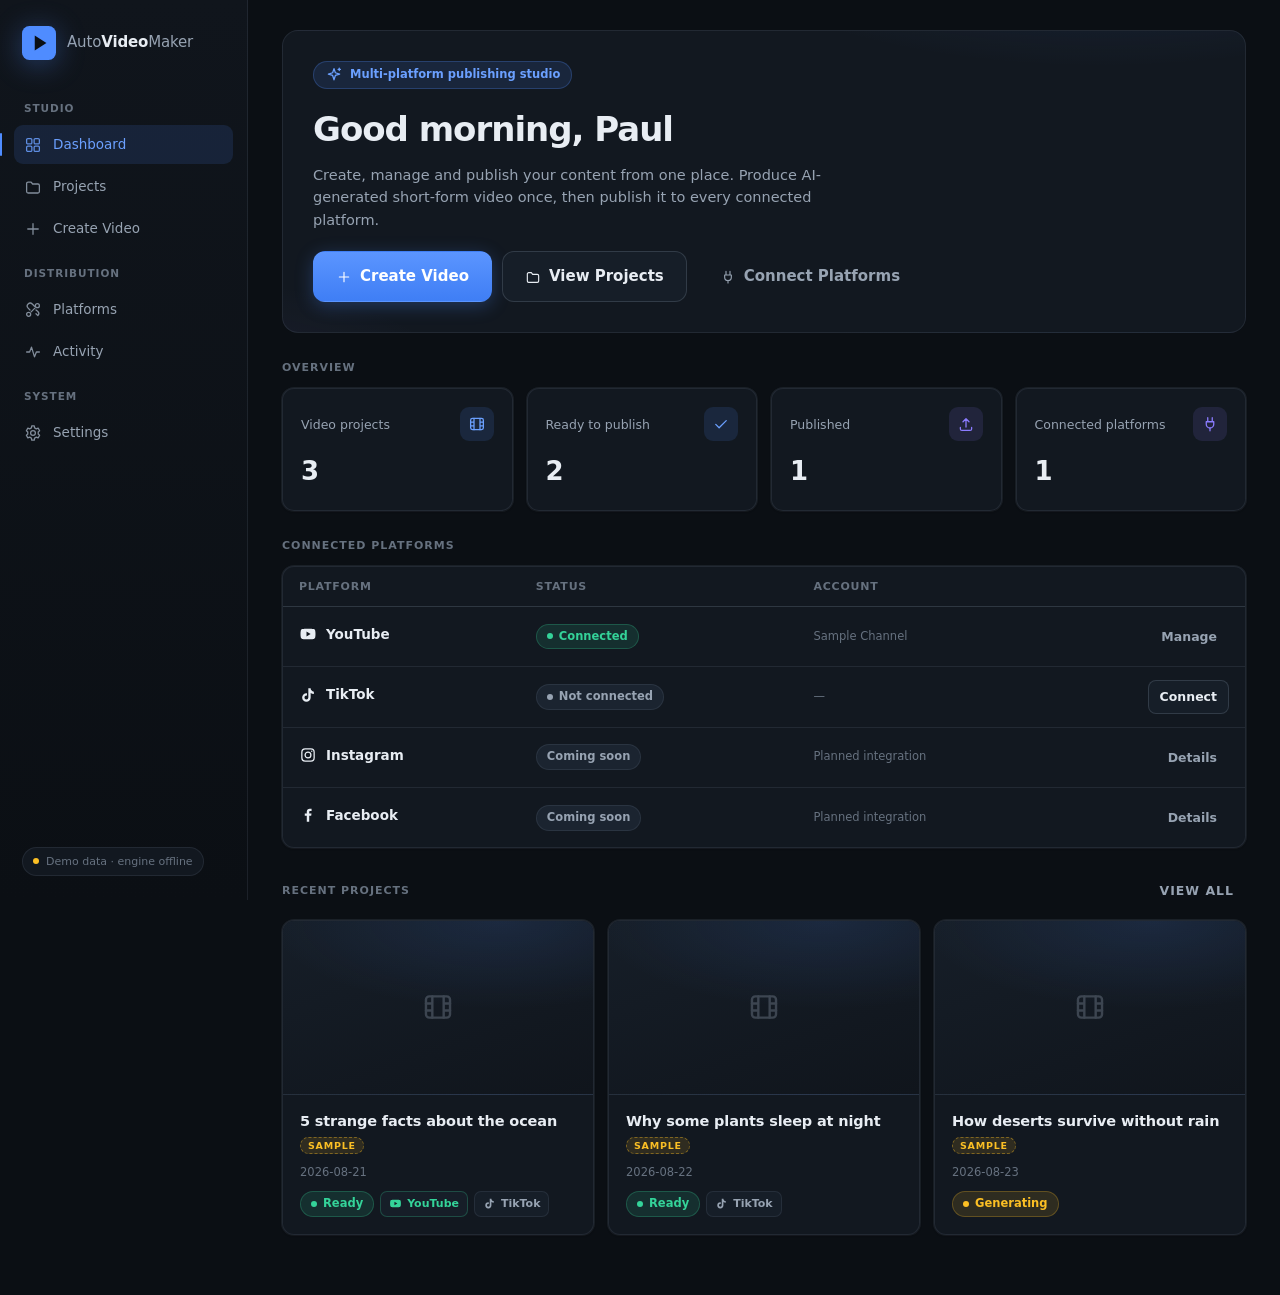
==== webapp/index.html @ 39d33dbc "Steps 1-5J: platform connection layer, premium multi-platform web UI, TikTok publish bridge, and fir" ====
<!DOCTYPE html>
<html lang="en">
<head>
  <meta charset="UTF-8">
  <meta name="viewport" content="width=device-width, initial-scale=1.0">
  <title>Auto Video Maker — Create once. Publish everywhere.</title>
  <meta name="description" content="Auto Video Maker is a multi-platform AI video creation and publishing studio. Create once, publish everywhere.">
  <link rel="icon" href="data:image/svg+xml,%3Csvg xmlns='http://www.w3.org/2000/svg' viewBox='0 0 32 32'%3E%3Crect width='32' height='32' rx='7' fill='%234f8cff'/%3E%3Cpath d='M11 22V10l10 6z' fill='%230b0f14'/%3E%3C/svg%3E">
  <link rel="stylesheet" href="assets/css/base.css">
  <link rel="stylesheet" href="assets/css/ui.css">
</head>
<body>
  <div id="app">
    <aside class="sidebar" id="sidebar">
      <a class="brand" href="#/" aria-label="Auto Video Maker home">
        <span class="brand-mark">
          <svg viewBox="0 0 32 32" aria-hidden="true"><rect width="32" height="32" rx="7" fill="currentColor"/><path d="M12 23V9l11 7z" fill="#0b0f14"/></svg>
        </span>
        <span class="brand-text">Auto<em>Video</em>Maker</span>
      </a>
      <nav class="nav" id="nav" aria-label="Primary"></nav>
      <div class="sidebar-foot">
        <span class="env-chip" id="env-chip" title="Data source for this session">checking engine…</span>
      </div>
    </aside>
    <main class="main" id="main">
      <div id="view" class="view"></div>
    </main>
  </div>

  <button class="nav-toggle" id="nav-toggle" aria-label="Toggle navigation">
    <svg viewBox="0 0 24 24" width="20" height="20" fill="none" stroke="currentColor" stroke-width="1.8" stroke-linecap="round"><path d="M4 7h16M4 12h16M4 17h16"/></svg>
  </button>

  <div id="modal-root"></div>
  <div id="toast-root" aria-live="polite"></div>

  <script src="assets/js/icons.js"></script>
  <script src="assets/js/demo-data.js"></script>
  <script src="assets/js/api.js"></script>
  <script src="assets/js/components.js"></script>
  <script src="assets/js/views/dashboard.js"></script>
  <script src="assets/js/views/create.js"></script>
  <script src="assets/js/views/projects.js"></script>
  <script src="assets/js/views/project-detail.js"></script>
  <script src="assets/js/views/platforms.js"></script>
  <script src="assets/js/views/activity.js"></script>
  <script src="assets/js/views/settings.js"></script>
  <script src="assets/js/app.js"></script>
</body>
</html>
---- webapp/assets/css/base.css ----
/* ============================================================
   AUTO VIDEO MAKER — design system foundations
   Dark, AI-native, premium. Dependency-free.
   ============================================================ */

:root {
  /* Surfaces */
  --bg: #0b0f14;
  --bg-elev: #10151c;
  --surface: #121820;
  --surface-2: #161e28;
  --surface-3: #1b2430;
  --border: rgba(148, 163, 184, 0.12);
  --border-strong: rgba(148, 163, 184, 0.22);

  /* Text */
  --text: #e8edf3;
  --text-muted: #97a3b2;
  --text-faint: #66717f;

  /* Brand */
  --accent: #4f8cff;
  --accent-hover: #6ba0ff;
  --accent-soft: rgba(79, 140, 255, 0.13);
  --accent-ring: rgba(79, 140, 255, 0.35);
  --violet: #8b7cff;
  --violet-soft: rgba(139, 124, 255, 0.12);

  /* Status */
  --success: #34d399;
  --success-soft: rgba(52, 211, 153, 0.12);
  --warn: #fbbf24;
  --warn-soft: rgba(251, 191, 36, 0.12);
  --danger: #f87171;
  --danger-soft: rgba(248, 113, 113, 0.12);

  /* Geometry */
  --radius-sm: 8px;
  --radius: 12px;
  --radius-lg: 16px;
  --sidebar-w: 248px;

  /* Depth */
  --shadow-1: 0 1px 2px rgba(0,0,0,.35), 0 0 0 1px var(--border);
  --shadow-2: 0 8px 24px rgba(0,0,0,.38), 0 0 0 1px var(--border);
  --shadow-pop: 0 16px 48px rgba(0,0,0,.5), 0 0 0 1px var(--border-strong);

  --font: "Inter", "SF Pro Display", "Segoe UI Variable", "Segoe UI",
          system-ui, -apple-system, sans-serif;
  --mono: "JetBrains Mono", "Cascadia Code", Consolas, monospace;
}

* { margin: 0; padding: 0; box-sizing: border-box; }

html { scroll-behavior: smooth; }

body {
  background: var(--bg);
  color: var(--text);
  font-family: var(--font);
  font-size: 14.5px;
  line-height: 1.55;
  -webkit-font-smoothing: antialiased;
  text-rendering: optimizeLegibility;
}

::selection { background: var(--accent-soft); color: var(--accent-hover); }

a { color: inherit; text-decoration: none; }
img, svg { display: block; }
button { font-family: inherit; }

::-webkit-scrollbar { width: 10px; height: 10px; }
::-webkit-scrollbar-thumb {
  background: rgba(148,163,184,.16);
  border-radius: 8px;
  border: 2px solid var(--bg);
}
::-webkit-scrollbar-track { background: transparent; }

:focus-visible {
  outline: 2px solid var(--accent-ring);
  outline-offset: 2px;
  border-radius: 4px;
}


/* ----- App frame -------------------------------------------------- */

#app {
  display: grid;
  grid-template-columns: var(--sidebar-w) 1fr;
  min-height: 100vh;
}

.sidebar {
  position: sticky;
  top: 0;
  height: 100vh;
  display: flex;
  flex-direction: column;
  gap: 20px;
  padding: 20px 14px;
  background: linear-gradient(180deg, var(--bg-elev), var(--bg));
  border-right: 1px solid var(--border);
  z-index: 40;
}

.brand {
  display: flex;
  align-items: center;
  gap: 11px;
  padding: 6px 8px;
  border-radius: var(--radius);
}
.brand-mark {
  width: 34px; height: 34px;
  color: var(--accent);
  filter: drop-shadow(0 4px 14px var(--accent-ring));
  flex: none;
}
.brand-mark svg { width: 100%; height: 100%; }
.brand-text {
  font-size: 15px;
  letter-spacing: -0.01em;
  font-weight: 500;
  color: var(--text-muted);
  white-space: nowrap;
}
.brand-text em { font-style: normal; color: var(--text); font-weight: 700; }

.nav { display: flex; flex-direction: column; gap: 3px; flex: 1; }
.nav-section {
  font-size: 10.5px;
  font-weight: 600;
  letter-spacing: .09em;
  text-transform: uppercase;
  color: var(--text-faint);
  padding: 14px 10px 6px;
}
.nav-item {
  display: flex;
  align-items: center;
  gap: 11px;
  padding: 9px 10px;
  border-radius: 9px;
  color: var(--text-muted);
  font-weight: 500;
  font-size: 13.5px;
  transition: background .15s ease, color .15s ease;
  position: relative;
}
.nav-item svg { width: 18px; height: 18px; flex: none; opacity: .85; }
.nav-item:hover { background: var(--surface-2); color: var(--text); }
.nav-item.active { background: var(--accent-soft); color: var(--accent-hover); }
.nav-item.active::before {
  content: "";
  position: absolute;
  left: -14px; top: 8px; bottom: 8px;
  width: 2px; border-radius: 2px;
  background: var(--accent);
}

.sidebar-foot { padding: 4px 8px; }
.env-chip {
  display: inline-flex;
  align-items: center;
  gap: 7px;
  font-size: 11px;
  color: var(--text-faint);
  background: var(--surface);
  border: 1px solid var(--border);
  padding: 5px 10px;
  border-radius: 999px;
  max-width: 100%;
  overflow: hidden;
  text-overflow: ellipsis;
  white-space: nowrap;
}
.env-chip::before {
  content: "";
  width: 6px; height: 6px; border-radius: 50%;
  background: var(--text-faint);
  flex: none;
}
.env-chip.live::before { background: var(--success); box-shadow: 0 0 8px var(--success); }
.env-chip.demo::before { background: var(--warn); }

.main { min-width: 0; display: flex; flex-direction: column; }
.view {
  padding: 30px 34px 60px;
  max-width: 1240px;
  width: 100%;
  margin: 0 auto;
  animation: view-in .28s ease both;
}
@keyframes view-in {
  from { opacity: 0; transform: translateY(6px); }
  to   { opacity: 1; transform: none; }
}

.nav-toggle {
  display: none;
  position: fixed;
  bottom: 18px; right: 18px;
  z-index: 60;
  width: 44px; height: 44px;
  border-radius: 50%;
  border: 1px solid var(--border-strong);
  background: var(--surface-2);
  color: var(--text);
  box-shadow: var(--shadow-pop);
  cursor: pointer;
  align-items: center;
  justify-content: center;
}

@media (max-width: 900px) {
  #app { grid-template-columns: 1fr; }
  .sidebar {
    position: fixed;
    inset: 0 auto 0 0;
    width: min(280px, 84vw);
    transform: translateX(-102%);
    transition: transform .22s ease;
    box-shadow: var(--shadow-pop);
  }
  .sidebar.open { transform: none; }
  .nav-toggle { display: flex; }
  .view { padding: 22px 18px 80px; }
}
---- webapp/assets/css/ui.css ----
/* ============================================================
   AUTO VIDEO MAKER — UI components & page styles
   ============================================================ */

/* ----- Page scaffolding ------------------------------------------- */

.page-head {
  display: flex;
  align-items: flex-end;
  justify-content: space-between;
  gap: 16px;
  margin-bottom: 26px;
}
.page-title { font-size: 24px; font-weight: 700; letter-spacing: -0.02em; }
.page-sub { color: var(--text-muted); margin-top: 4px; max-width: 62ch; }
.head-actions { display: flex; gap: 10px; flex: none; }

.section-label {
  font-size: 11px; font-weight: 600;
  letter-spacing: .09em; text-transform: uppercase;
  color: var(--text-faint);
  margin: 26px 0 12px;
}

/* ----- Buttons ----------------------------------------------------- */

.btn {
  display: inline-flex;
  align-items: center;
  justify-content: center;
  gap: 8px;
  padding: 9px 15px;
  border-radius: 9px;
  border: 1px solid var(--border-strong);
  background: var(--surface-2);
  color: var(--text);
  font-size: 13.5px;
  font-weight: 600;
  cursor: pointer;
  transition: background .15s ease, border-color .15s ease, transform .06s ease, box-shadow .15s ease;
  white-space: nowrap;
}
.btn svg { width: 16px; height: 16px; }
.btn:hover { background: var(--surface-3); }
.btn:active { transform: translateY(1px); }
.btn:disabled { opacity: .45; cursor: not-allowed; transform: none; }

.btn-primary {
  background: linear-gradient(180deg, #5b95ff, #3f7ef5);
  border-color: transparent;
  color: #fff;
  box-shadow: 0 4px 18px rgba(79, 140, 255, .28);
}
.btn-primary:hover { background: linear-gradient(180deg, #6ba0ff, #4f8cff); }

.btn-ghost { background: transparent; border-color: transparent; color: var(--text-muted); }
.btn-ghost:hover { background: var(--surface-2); color: var(--text); }
.btn-danger { color: var(--danger); border-color: rgba(248,113,113,.3); }
.btn-sm { padding: 6px 11px; font-size: 12.5px; border-radius: 8px; }
.btn-lg { padding: 13px 22px; font-size: 15px; border-radius: 12px; }
.btn-block { width: 100%; }

/* ----- Cards & grids ---------------------------------------------- */

.card {
  background: var(--surface);
  border: 1px solid var(--border);
  border-radius: var(--radius);
  box-shadow: var(--shadow-1);
}
.card-pad { padding: 20px; }
.card-hover { transition: transform .16s ease, border-color .16s ease, box-shadow .16s ease; }
.card-hover:hover {
  transform: translateY(-2px);
  border-color: var(--border-strong);
  box-shadow: var(--shadow-2);
}

.grid { display: grid; gap: 14px; }
.grid-2 { grid-template-columns: repeat(2, 1fr); }
.grid-3 { grid-template-columns: repeat(3, 1fr); }
.grid-4 { grid-template-columns: repeat(4, 1fr); }
@media (max-width: 1080px) { .grid-3, .grid-4 { grid-template-columns: repeat(2, 1fr); } }
@media (max-width: 640px)  { .grid-2, .grid-3, .grid-4 { grid-template-columns: 1fr; } }

/* ----- Stat tiles -------------------------------------------------- */

.stat-tile { padding: 18px; display: flex; flex-direction: column; gap: 10px; }
.stat-top { display: flex; align-items: center; justify-content: space-between; }
.stat-icon {
  width: 34px; height: 34px;
  display: flex; align-items: center; justify-content: center;
  border-radius: 9px;
  background: var(--accent-soft);
  color: var(--accent-hover);
}
.stat-icon.violet { background: var(--violet-soft); color: var(--violet); }
.stat-value { font-size: 26px; font-weight: 700; letter-spacing: -0.02em; }
.stat-label { font-size: 12.5px; color: var(--text-muted); }

/* ----- Badges / status pills --------------------------------------- */

.badge {
  display: inline-flex;
  align-items: center;
  gap: 6px;
  font-size: 11.5px;
  font-weight: 600;
  padding: 3px 10px;
  border-radius: 999px;
  background: var(--surface-3);
  color: var(--text-muted);
  border: 1px solid var(--border);
  white-space: nowrap;
}
.badge::before { content: ""; width: 6px; height: 6px; border-radius: 50%; background: currentColor; }
.badge.ok      { background: var(--success-soft); color: var(--success); border-color: rgba(52,211,153,.25); }
.badge.warn    { background: var(--warn-soft);    color: var(--warn);    border-color: rgba(251,191,36,.25); }
.badge.err     { background: var(--danger-soft);  color: var(--danger);  border-color: rgba(248,113,113,.25); }
.badge.info    { background: var(--accent-soft);  color: var(--accent-hover); border-color: rgba(79,140,255,.25); }
.badge.muted::before { display: none; }

.sample-tag {
  font-size: 9.5px; font-weight: 700; letter-spacing: .08em;
  text-transform: uppercase;
  padding: 2px 7px; border-radius: 999px;
  background: var(--warn-soft); color: var(--warn);
  border: 1px dashed rgba(251,191,36,.4);
}

/* ----- Platform cards ---------------------------------------------- */

.platform-card { display: flex; flex-direction: column; gap: 0; overflow: hidden; }
.pc-head {
  display: flex; align-items: center; gap: 13px;
  padding: 18px 20px 0;
}
.pc-glyph {
  width: 40px; height: 40px; flex: none;
  display: flex; align-items: center; justify-content: center;
  border-radius: 11px;
  background: var(--surface-3);
  border: 1px solid var(--border);
}
.pc-glyph svg { width: 21px; height: 21px; }
.pc-name { font-weight: 650; font-size: 15px; }
.pc-sub { font-size: 12px; color: var(--text-muted); }
.pc-body { padding: 14px 20px 18px; display: flex; flex-direction: column; gap: 12px; flex: 1; }
.pc-caps { list-style: none; display: flex; flex-wrap: wrap; gap: 6px; }
.pc-caps li {
  font-size: 11.5px; color: var(--text-muted);
  background: var(--surface-2);
  border: 1px solid var(--border);
  padding: 3px 9px; border-radius: 999px;
}
.pc-foot {
  display: flex; align-items: center; gap: 8px;
  padding: 13px 20px;
  border-top: 1px solid var(--border);
  background: var(--bg-elev);
}
.pc-foot .spacer { flex: 1; }

/* ----- Hero (dashboard) -------------------------------------------- */

.hero {
  position: relative;
  overflow: hidden;
  padding: 30px 30px;
  border-radius: var(--radius-lg);
  background:
    radial-gradient(700px 260px at 85% -40%, rgba(79,140,255,.16), transparent 60%),
    radial-gradient(500px 240px at -10% 130%, rgba(139,124,255,.10), transparent 60%),
    var(--surface);
  border: 1px solid var(--border);
}
.hero-kicker {
  display: inline-flex; align-items: center; gap: 7px;
  font-size: 11.5px; font-weight: 600;
  color: var(--accent-hover);
  background: var(--accent-soft);
  border: 1px solid rgba(79,140,255,.25);
  padding: 4px 11px; border-radius: 999px;
  margin-bottom: 14px;
}
.hero h1 { font-size: clamp(24px, 3.2vw, 34px); font-weight: 750; letter-spacing: -0.03em; }
.hero p { color: var(--text-muted); margin-top: 8px; max-width: 58ch; }
.hero-actions { display: flex; flex-wrap: wrap; gap: 10px; margin-top: 20px; }

/* ----- Project cards ------------------------------------------------ */

.project-card { overflow: hidden; display: flex; flex-direction: column; }
.pc-thumb {
  aspect-ratio: 16 / 9;
  background:
    radial-gradient(420px 160px at 70% 0%, rgba(79,140,255,.12), transparent 55%),
    linear-gradient(160deg, var(--surface-2), var(--bg-elev));
  display: flex; align-items: center; justify-content: center;
  color: var(--text-faint);
  border-bottom: 1px solid var(--border);
  position: relative;
}
.pc-thumb svg { width: 34px; height: 34px; opacity: .5; }
.project-card .pc-meta { padding: 15px 17px 17px; display: flex; flex-direction: column; gap: 9px; flex: 1; }
.project-title { font-size: 14.5px; font-weight: 650; letter-spacing: -0.01em; }
.project-date { font-size: 11.5px; color: var(--text-faint); }
.project-chips { display: flex; flex-wrap: wrap; gap: 6px; margin-top: auto; }
.chip {
  display: inline-flex; align-items: center; gap: 5px;
  font-size: 11px; font-weight: 600;
  padding: 2.5px 8px; border-radius: 7px;
  background: var(--surface-2);
  border: 1px solid var(--border);
  color: var(--text-muted);
}
.chip svg { width: 13px; height: 13px; }
.chip.ok { color: var(--success); border-color: rgba(52,211,153,.25); }

/* ----- Tables / activity ------------------------------------------- */

.table-wrap { overflow-x: auto; border-radius: var(--radius); }
table.data { width: 100%; border-collapse: collapse; font-size: 13.5px; }
table.data th {
  text-align: left;
  font-size: 11px; font-weight: 600;
  text-transform: uppercase; letter-spacing: .07em;
  color: var(--text-faint);
  padding: 11px 16px;
  border-bottom: 1px solid var(--border-strong);
  white-space: nowrap;
}
table.data td {
  padding: 13px 16px;
  border-bottom: 1px solid var(--border);
  vertical-align: middle;
}
table.data tr:last-child td { border-bottom: none; }
table.data tbody tr { transition: background .12s ease; }
table.data tbody tr:hover { background: var(--surface-2); }

/* ----- Status timeline ---------------------------------------------- */

.timeline { list-style: none; }
.timeline li { position: relative; padding: 0 0 18px 26px; }
.timeline li::before {
  content: "";
  position: absolute; left: 6px; top: 16px; bottom: -2px;
  width: 2px; background: var(--border);
}
.timeline li:last-child::before { display: none; }
.timeline li::after {
  content: "";
  position: absolute; left: 0; top: 4px;
  width: 14px; height: 14px; border-radius: 50%;
  background: var(--surface-3);
  border: 2px solid var(--border-strong);
}
.timeline li.done::after  { background: var(--accent); border-color: var(--accent); box-shadow: 0 0 10px var(--accent-ring); }
.timeline li.done::before { background: var(--accent); opacity: .45; }
.timeline li.now::after   { background: var(--warn); border-color: var(--warn); animation: pulse-dot 1.6s ease infinite; }
@keyframes pulse-dot { 50% { box-shadow: 0 0 0 5px rgba(251,191,36,.15);} }
.timeline .t-label { font-weight: 600; font-size: 13.5px; }
.timeline .t-desc { font-size: 12px; color: var(--text-muted); }

/* ----- Forms / wizard ------------------------------------------------ */

.field { display: flex; flex-direction: column; gap: 7px; margin-bottom: 16px; }
.field label { font-size: 12.5px; font-weight: 600; color: var(--text-muted); }
.input, .select, textarea.input {
  width: 100%;
  background: var(--bg-elev);
  border: 1px solid var(--border-strong);
  border-radius: 9px;
  color: var(--text);
  padding: 10px 12px;
  font-size: 13.5px;
  font-family: inherit;
  transition: border-color .15s ease, box-shadow .15s ease;
}
.input:focus, .select:focus, textarea.input:focus {
  outline: none;
  border-color: var(--accent);
  box-shadow: 0 0 0 3px var(--accent-soft);
}
textarea.input { resize: vertical; min-height: 90px; }
.hint { font-size: 11.5px; color: var(--text-faint); }

.steps { display: flex; align-items: center; gap: 8px; margin-bottom: 22px; flex-wrap: wrap; }
.step-tab {
  display: inline-flex; align-items: center; gap: 8px;
  font-size: 12.5px; font-weight: 600;
  color: var(--text-faint);
  padding: 7px 13px;
  border-radius: 999px;
  border: 1px solid var(--border);
  background: var(--surface);
}
.step-tab .n {
  width: 19px; height: 19px; border-radius: 50%;
  display: inline-flex; align-items: center; justify-content: center;
  background: var(--surface-3);
  font-size: 10.5px;
}
.step-tab.active { color: var(--accent-hover); border-color: rgba(79,140,255,.35); background: var(--accent-soft); }
.step-tab.active .n { background: var(--accent); color: #fff; }
.step-tab.done { color: var(--success); }
.step-sep { width: 22px; height: 1px; background: var(--border-strong); }

.choice-grid { display: grid; grid-template-columns: repeat(auto-fill,minmax(160px,1fr)); gap: 10px; }
.choice {
  padding: 13px 14px;
  border-radius: 10px;
  border: 1px solid var(--border-strong);
  background: var(--bg-elev);
  cursor: pointer;
  transition: border-color .14s ease, background .14s ease;
  text-align: left;
  color: var(--text);
}
.choice:hover { border-color: var(--accent); }
.choice.selected { border-color: var(--accent); background: var(--accent-soft); box-shadow: inset 0 0 0 1px var(--accent); }
.choice .c-title { font-weight: 650; font-size: 13px; display: flex; align-items: center; gap: 7px; }
.choice .c-title svg { width: 15px; height: 15px; }
.choice .c-sub { font-size: 11.5px; color: var(--text-muted); margin-top: 3px; }

.code-line {
  font-family: var(--mono);
  font-size: 12px;
  background: var(--bg);
  border: 1px solid var(--border-strong);
  border-radius: 8px;
  padding: 10px 12px;
  color: #a5c8ff;
  word-break: break-all;
}

/* ----- Modal & toast -------------------------------------------------- */

.modal-backdrop {
  position: fixed; inset: 0;
  background: rgba(5,8,12,.66);
  backdrop-filter: blur(3px);
  display: flex; align-items: center; justify-content: center;
  z-index: 100;
  animation: fade-in .18s ease both;
  padding: 20px;
}
@keyframes fade-in { from { opacity: 0; } }
.modal {
  width: min(480px, 100%);
  background: var(--surface);
  border: 1px solid var(--border-strong);
  border-radius: var(--radius-lg);
  box-shadow: var(--shadow-pop);
  padding: 24px;
  animation: view-in .22s ease both;
}
.modal h3 { font-size: 17px; letter-spacing: -0.01em; margin-bottom: 8px; }
.modal p { color: var(--text-muted); font-size: 13.5px; }
.modal-actions { display: flex; justify-content: flex-end; gap: 9px; margin-top: 20px; }

#toast-root {
  position: fixed;
  bottom: 22px; left: 50%; transform: translateX(-50%);
  display: flex; flex-direction: column; gap: 8px;
  z-index: 120;
}
.toast {
  display: flex; align-items: center; gap: 9px;
  background: var(--surface-3);
  border: 1px solid var(--border-strong);
  border-radius: 10px;
  padding: 10px 16px;
  font-size: 13px;
  box-shadow: var(--shadow-pop);
  animation: toast-in .22s ease both;
}
.toast svg { width: 16px; height: 16px; }
.toast.ok svg { color: var(--success); }
.toast.err svg { color: var(--danger); }
@keyframes toast-in { from { opacity: 0; transform: translateY(8px);} }

/* ----- Empty states ---------------------------------------------------- */

.empty {
  display: flex; flex-direction: column; align-items: center; gap: 10px;
  padding: 46px 20px;
  text-align: center;
  color: var(--text-muted);
}
.empty .e-icon {
  width: 52px; height: 52px;
  display: flex; align-items: center; justify-content: center;
  border-radius: 14px;
  background: var(--surface-2);
  border: 1px solid var(--border);
  color: var(--text-faint);
}
.empty .e-icon svg { width: 24px; height: 24px; }
.empty h4 { color: var(--text); font-size: 15px; }
.empty p { font-size: 13px; max-width: 44ch; }

/* ----- Workspace (project detail) --------------------------------------- */

.workspace { display: grid; grid-template-columns: minmax(0, 1fr) 360px; gap: 18px; align-items: start; }
@media (max-width: 1020px) { .workspace { grid-template-columns: 1fr; } }

.player-shell {
  border-radius: var(--radius);
  overflow: hidden;
  background: #000;
  border: 1px solid var(--border);
  aspect-ratio: 16 / 9;
  display: flex; align-items: center; justify-content: center;
  position: relative;
}
.player-shell video { width: 100%; height: 100%; background: #000; }
.meta-list { display: flex; flex-direction: column; }
.meta-row {
  display: grid; grid-template-columns: 110px 1fr; gap: 12px;
  padding: 11px 0;
  border-bottom: 1px solid var(--border);
  font-size: 13px;
}
.meta-row:last-child { border-bottom: none; }
.meta-key {
  color: var(--text-faint); font-weight: 600;
  font-size: 11.5px; text-transform: uppercase;
  letter-spacing: .06em; padding-top: 2px;
}

.dest-panel .platform-mini {
  display: flex; align-items: center; gap: 11px;
  padding: 13px 14px;
  border-radius: 10px;
  border: 1px solid var(--border);
  background: var(--bg-elev);
}
.dest-panel .platform-mini + .platform-mini { margin-top: 9px; }
.dest-glyph {
  width: 32px; height: 32px; flex: none;
  display: flex; align-items: center; justify-content: center;
  border-radius: 9px;
  background: var(--surface-3);
  border: 1px solid var(--border);
}
.dest-info { flex: 1; min-width: 0; }
.dest-name { font-weight: 600; font-size: 13px; }
.dest-state { font-size: 11.5px; color: var(--text-muted); }
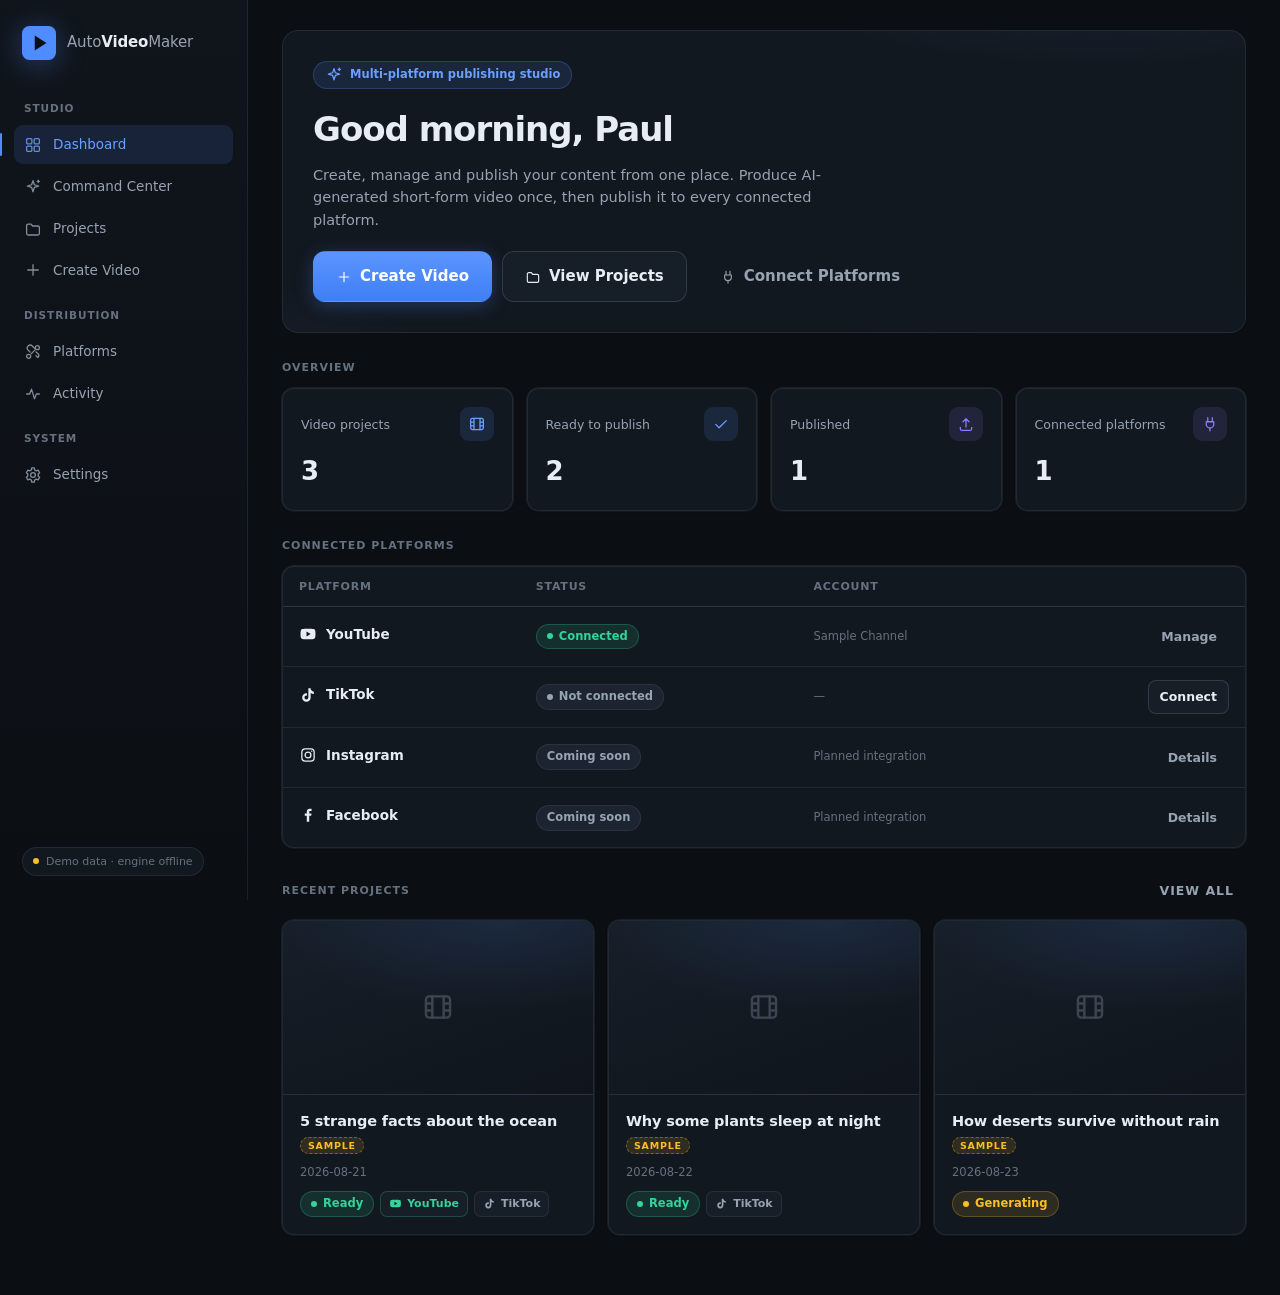
==== commit b50503c0: "Phase 11: add personal command center" ====
--- a/webapp/index.html
+++ b/webapp/index.html
@@ -40,6 +40,9 @@
   <script src="assets/js/api.js"></script>
   <script src="assets/js/components.js"></script>
   <script src="assets/js/views/dashboard.js"></script>
+  <script src="assets/js/views/productions.js"></script>
+  <script src="assets/js/views/production-detail.js"></script>
+  <script src="assets/js/views/unit-detail.js"></script>
   <script src="assets/js/views/create.js"></script>
   <script src="assets/js/views/projects.js"></script>
   <script src="assets/js/views/project-detail.js"></script>
--- a/webapp/assets/css/ui.css
+++ b/webapp/assets/css/ui.css
@@ -380,6 +380,38 @@
 .toast.err svg { color: var(--danger); }
 @keyframes toast-in { from { opacity: 0; transform: translateY(8px);} }
 
+/* ----- Phase 11: Command Center ------------------------------------------ */
+
+.view-head { margin-bottom: 26px; }
+.view-head h2 { font-size: 24px; font-weight: 700; letter-spacing: -0.02em; }
+.view-head p { color: var(--text-muted); margin-top: 4px; max-width: 70ch; }
+
+.productions-grid { grid-template-columns: repeat(2, 1fr); }
+@media (max-width: 900px) { .productions-grid { grid-template-columns: 1fr; } }
+
+.statebar {
+  height: 8px; border-radius: 6px; overflow: hidden;
+  background: var(--surface-2); border: 1px solid var(--border);
+  margin: 10px 0 6px;
+}
+.statebar-fill { height: 100%; background: linear-gradient(90deg, #34d399, #4f8cff); }
+
+.kv-table { width: 100%; border-collapse: collapse; font-size: 13.5px; }
+.kv-table th {
+  text-align: left; color: var(--text-muted); font-weight: 600;
+  padding: 7px 12px 7px 0; width: 34%; vertical-align: top; white-space: nowrap;
+}
+.kv-table td { padding: 7px 0; border-bottom: 1px solid var(--border); }
+.kv-table tr:last-child td { border-bottom: none; }
+.kv-table code {
+  font-family: ui-monospace, monospace; font-size: 12px;
+  background: var(--surface-2); padding: 2px 6px; border-radius: 6px;
+  word-break: break-all;
+}
+
+.unit-grid { grid-template-columns: repeat(3, 1fr); }
+@media (max-width: 1080px) { .unit-grid { grid-template-columns: 1fr; } }
+
 /* ----- Empty states ---------------------------------------------------- */
 
 .empty {
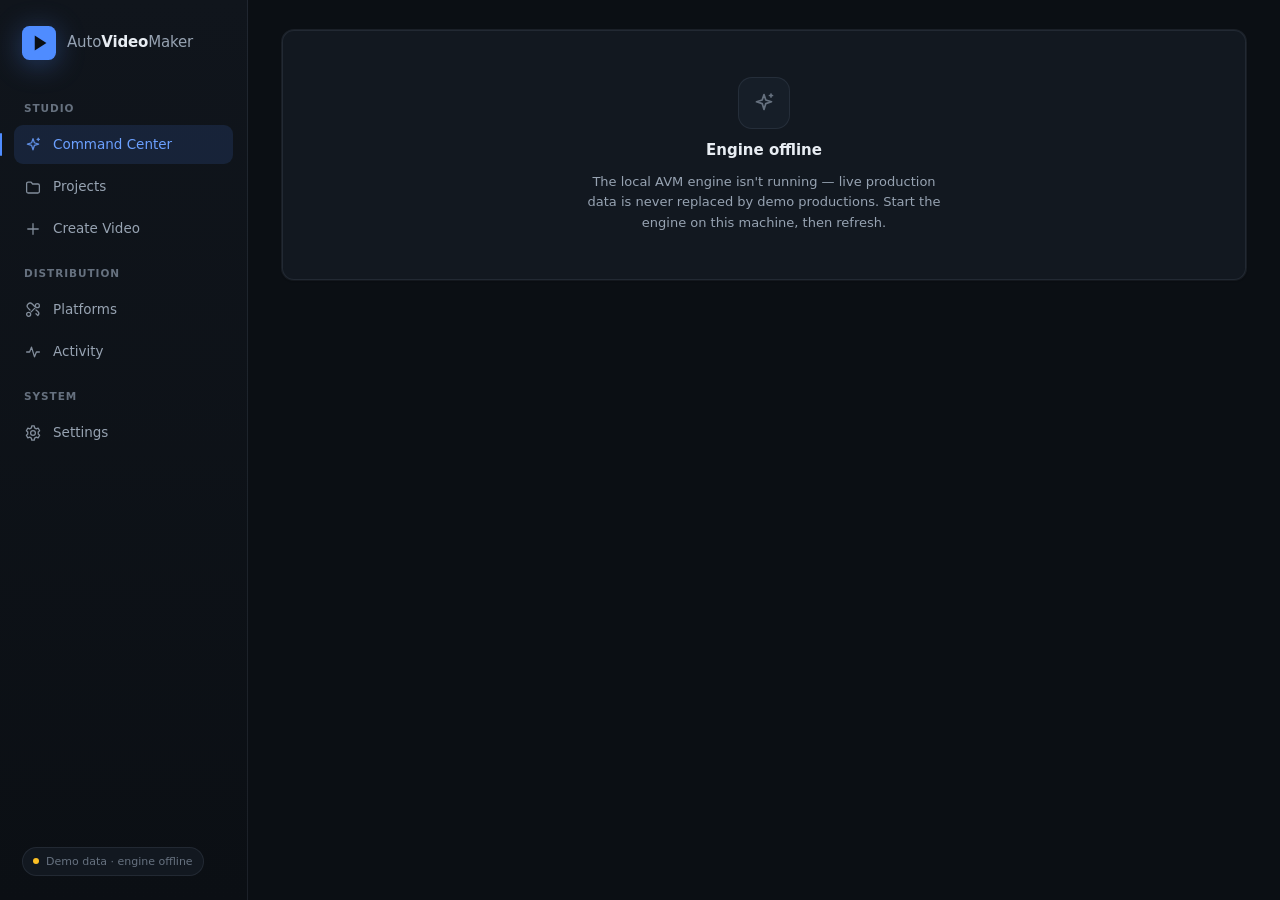
==== commit ac894131: "feat(phase11c): consolidate command center as home Track 3 Increment 3: the Command Center is the si" ====
--- a/webapp/index.html
+++ b/webapp/index.html
@@ -39,7 +39,6 @@
   <script src="assets/js/demo-data.js"></script>
   <script src="assets/js/api.js"></script>
   <script src="assets/js/components.js"></script>
-  <script src="assets/js/views/dashboard.js"></script>
   <script src="assets/js/views/productions.js"></script>
   <script src="assets/js/views/production-detail.js"></script>
   <script src="assets/js/views/unit-detail.js"></script>
--- a/webapp/assets/css/ui.css
+++ b/webapp/assets/css/ui.css
@@ -307,6 +307,24 @@
 .step-sep { width: 22px; height: 1px; background: var(--border-strong); }
 
 .choice-grid { display: grid; grid-template-columns: repeat(auto-fill,minmax(160px,1fr)); gap: 10px; }
+.choice-grid.compact { grid-template-columns: repeat(2, minmax(0, 1fr)); }
+.creation-card { max-width: 760px; }
+.creation-intro { display: flex; align-items: center; gap: 13px; margin-bottom: 24px; }
+.creation-intro h2, .creation-success h2 { font-size: 20px; letter-spacing: -.02em; }
+.creation-icon, .success-mark { display: inline-flex; align-items: center; justify-content: center; width: 40px; height: 40px; border-radius: 12px; background: var(--accent-soft); color: var(--accent-hover); flex: none; }
+.creation-icon svg, .success-mark svg { width: 20px; height: 20px; }
+.local-choice { display: flex; align-items: center; justify-content: space-between; gap: 14px; padding: 14px; margin: 16px 0 20px; border: 1px solid rgba(79,140,255,.32); border-radius: 10px; background: rgba(79,140,255,.07); }
+.local-choice strong { font-size: 13.5px; }
+.local-choice p { margin-top: 4px; color: var(--text-muted); font-size: 12px; }
+.creation-review { margin: 16px 0; }
+.truth-note { padding: 11px 13px; border-left: 2px solid var(--accent); color: var(--text-muted); font-size: 12px; }
+.creation-actions { display: flex; align-items: center; justify-content: space-between; gap: 12px; margin-top: 24px; }
+.creation-actions .hint { flex: 1; }
+.creation-inline-fields { display: grid; grid-template-columns: repeat(2, minmax(0, 1fr)); gap: 12px; }
+.creation-success { padding: 20px 0 4px; }
+.creation-success .success-mark { margin-bottom: 18px; background: rgba(52,211,153,.12); color: var(--success, #34d399); }
+.creation-success .page-sub { margin: 7px 0 18px; }
+@media (max-width: 640px) { .choice-grid.compact, .creation-inline-fields { grid-template-columns: 1fr; } .local-choice, .creation-actions { align-items: stretch; flex-direction: column; } }
 .choice {
   padding: 13px 14px;
   border-radius: 10px;
@@ -389,12 +407,160 @@
 .productions-grid { grid-template-columns: repeat(2, 1fr); }
 @media (max-width: 900px) { .productions-grid { grid-template-columns: 1fr; } }
 
-.statebar {
-  height: 8px; border-radius: 6px; overflow: hidden;
+/* ----- Phase 11B: production control room ------------------------------ */
+.overview-status-grid { margin-bottom: 20px; }
+.overview-dimension { padding: 16px; min-width: 0; }
+.dimension-value { margin: 8px 0; }
+.overview-section-label { display: flex; align-items: center; justify-content: space-between; gap: 12px; }
+.overview-attention-list { grid-template-columns: repeat(2, minmax(0, 1fr)); }
+.attention-summary { display: flex; flex-direction: column; align-items: flex-start; gap: 12px; padding: 18px; border-left: 3px solid var(--warn); }
+.attention-summary h2 { margin-top: 4px; font-size: 17px; }
+.attention-summary .btn { margin-top: auto; }
+.eyebrow {
+  color: var(--text-faint);
+  font-size: 10.5px;
+  font-weight: 700;
+  letter-spacing: .1em;
+  text-transform: uppercase;
+}
+.mono { font-family: var(--mono); }
+.muted-text { color: var(--text-muted); }
+.sr-only {
+  position: absolute; width: 1px; height: 1px; padding: 0; margin: -1px;
+  overflow: hidden; clip: rect(0, 0, 0, 0); white-space: nowrap; border: 0;
+}
+.production-card, .production-hero, .unit-hero { overflow: hidden; }
+.production-card { display: flex; flex-direction: column; min-width: 0; }
+.production-card-head, .production-hero-top, .unit-hero-top, .section-heading {
+  display: flex; align-items: flex-start; justify-content: space-between; gap: 18px;
+}
+.production-card-head { padding: 20px 20px 14px; }
+.production-title { margin-top: 4px; font-size: 18px; letter-spacing: -.02em; }
+.production-card-body { padding: 0 20px 18px; flex: 1; }
+.command-label { color: var(--text-faint); font-size: 11px; font-weight: 700; letter-spacing: .08em; text-transform: uppercase; }
+.command-text { color: var(--text-muted); margin-top: 4px; }
+.attention-strip {
+  display: flex; align-items: center; gap: 9px; padding: 10px 20px;
+  border-top: 1px solid var(--border); border-bottom: 1px solid var(--border);
+  background: rgba(255,255,255,.018); color: var(--text-muted); font-size: 12.5px;
+}
+.attention-dot { width: 9px; height: 9px; border-radius: 50%; background: var(--text-faint); flex: none; }
+.attention-danger .attention-dot, .attention-danger .hero-status .attention-dot { background: var(--danger); box-shadow: 0 0 10px rgba(248,113,113,.4); }
+.attention-warn .attention-dot, .attention-warn .hero-status .attention-dot { background: var(--warn); }
+.attention-info .attention-dot, .attention-info .hero-status .attention-dot { background: var(--accent); }
+.state-counts { display: flex; flex-wrap: wrap; gap: 6px; margin-top: 15px; }
+.state-chip { border-radius: 999px; }
+.production-card-foot, .unit-actions { display: flex; align-items: center; gap: 10px; flex-wrap: wrap; }
+.production-card-foot { padding: 14px 20px 18px; border-top: 1px solid var(--border); }
+.inline-error { margin-top: 12px; padding: 9px 11px; border: 1px solid rgba(248,113,113,.28); border-radius: 8px; color: var(--danger); font-size: 12px; }
+.cc-toolbar { display: flex; align-items: center; gap: 12px; margin: -8px 0 18px; }
+.field-inline { display: block; width: min(360px, 100%); }
+.cc-state-panel { min-height: 230px; }
+.demo-notice { margin: -8px 0 16px; color: var(--warn); font-size: 12px; }
+
+.production-hero, .unit-hero { padding: 24px; margin-bottom: 16px; border-left: 3px solid var(--border-strong); }
+.production-hero.attention-danger, .unit-hero.attention-danger { border-left-color: var(--danger); }
+.production-hero.attention-warn, .unit-hero.attention-warn { border-left-color: var(--warn); }
+.production-hero.attention-info, .unit-hero.attention-info { border-left-color: var(--accent); }
+.production-hero-top h2 { margin-top: 5px; font-size: 26px; letter-spacing: -.03em; }
+.hero-status { min-width: 245px; max-width: 340px; padding: 13px; border: 1px solid var(--border); border-radius: 10px; background: var(--bg-elev); }
+.hero-status strong { margin-left: 7px; font-size: 12px; text-transform: uppercase; letter-spacing: .08em; }
+.hero-status p { margin-top: 8px; color: var(--text-muted); font-size: 12.5px; }
+.action-panel { padding: 20px 22px; margin-bottom: 16px; }
+.action-group { display: flex; align-items: center; gap: 8px; flex-wrap: wrap; }
+.section-heading { margin-bottom: 16px; }
+.section-heading h2 { margin-top: 3px; font-size: 18px; letter-spacing: -.02em; }
+.unit-table td { vertical-align: top; }
+.unit-link { font-weight: 700; color: var(--accent-hover); }
+.state-reason { margin-top: 5px; color: var(--text-faint); font-size: 11px; max-width: 25ch; }
+.evidence-panel { padding: 22px; margin-top: 16px; }
+.detail-list { display: grid; grid-template-columns: repeat(2, minmax(0, 1fr)); gap: 14px 24px; }
+.detail-list div { min-width: 0; }
+.detail-list dt { color: var(--text-faint); font-size: 10.5px; font-weight: 700; letter-spacing: .08em; text-transform: uppercase; }
+.detail-list dd { margin-top: 4px; color: var(--text-muted); overflow-wrap: anywhere; }
+.unit-sections { display: grid; gap: 16px; }
+.unit-sections > .card { padding: 22px; }
+.unit-hero-top { margin-bottom: 18px; }
+.unit-hero-top h2 { margin-top: 7px; }
+.unit-hero-project { display: flex; flex-direction: column; gap: 5px; align-items: flex-end; }
+.unit-hero-project a { color: var(--accent-hover); font-family: var(--mono); font-size: 13px; overflow-wrap: anywhere; }
+.unit-actions { padding-top: 14px; border-top: 1px solid var(--border); }
+.unit-actions .hint { flex: 1 1 280px; }
+.unit-section-links, .stage-list, .destination-actions {
+  display: flex; align-items: center; flex-wrap: wrap; gap: 8px;
+}
+.unit-section-links { margin-top: 10px; color: var(--accent-hover); font-size: 12px; }
+.unit-section-links span { color: var(--text-faint); }
+.stage-summary { margin-top: 16px; padding-top: 14px; border-top: 1px solid var(--border); }
+.stage-list { margin-top: 9px; }
+.stage-chip { gap: 6px; }
+.destination-actions { justify-content: flex-end; }
+.media-player { overflow: hidden; border: 1px solid var(--border-strong); border-radius: 10px; background: #000; }
+.media-player video { display: block; width: 100%; max-height: 430px; background: #000; }
+.unit-media-grid { display: grid; grid-template-columns: minmax(0, .9fr) minmax(0, 1.1fr); gap: 20px; }
+.media-empty { display: flex; flex-direction: column; align-items: flex-start; gap: 9px; padding: 20px; border: 1px dashed var(--border-strong); border-radius: 10px; color: var(--text-muted); }
+.storyboard { list-style: none; display: grid; gap: 9px; max-height: 440px; overflow: auto; padding-right: 3px; }
+.scene-card { display: grid; grid-template-columns: 28px minmax(0, 1fr); gap: 9px; padding: 9px; border: 1px solid var(--border); border-radius: 9px; background: var(--bg-elev); }
+.scene-number { display: flex; align-items: center; justify-content: center; width: 24px; height: 24px; border-radius: 7px; background: var(--surface-3); color: var(--text-muted); font-size: 11px; font-weight: 700; }
+.scene-content { min-width: 0; }
+.scene-content video { width: 100%; max-height: 180px; border-radius: 7px; background: #000; }
+.scene-placeholder { display: flex; align-items: center; justify-content: center; min-height: 58px; border-radius: 7px; background: var(--surface-2); color: var(--text-faint); font-family: var(--mono); font-size: 10px; }
+.scene-meta { display: flex; flex-wrap: wrap; gap: 6px 12px; margin-top: 8px; color: var(--text-faint); font-size: 10.5px; }
+.scene-meta strong { color: var(--text-muted); }
+.artifact-grid { display: grid; grid-template-columns: repeat(3, minmax(0, 1fr)); gap: 9px; margin-bottom: 18px; }
+.artifact-card { display: flex; flex-direction: column; gap: 9px; min-width: 0; padding: 13px; border: 1px solid var(--border); border-radius: 9px; background: var(--bg-elev); }
+.artifact-card > p { flex: 1; color: var(--text-faint); font-size: 11px; }
+.failure-panel { border-color: rgba(248,113,113,.3); }
+
+@media (max-width: 900px) {
+  .overview-attention-list { grid-template-columns: 1fr; }
+  .production-hero-top, .unit-hero-top { flex-direction: column; }
+  .hero-status { min-width: 0; max-width: none; width: 100%; }
+  .unit-hero-project { align-items: flex-start; }
+  .unit-media-grid { grid-template-columns: 1fr; }
+  .artifact-grid { grid-template-columns: repeat(2, minmax(0, 1fr)); }
+}
+@media (max-width: 640px) {
+  .page-head { align-items: flex-start; flex-direction: column; }
+  .head-actions, .head-actions .btn { width: 100%; }
+  .head-actions .btn { justify-content: center; }
+  .production-card-head, .production-card-body, .production-card-foot, .production-hero, .unit-hero, .action-panel, .evidence-panel, .unit-sections > .card { padding-left: 16px; padding-right: 16px; }
+  .production-card-foot .spacer { display: none; }
+  .production-card-foot .btn, .production-card-foot .hint { width: 100%; }
+  .cc-toolbar { align-items: stretch; flex-direction: column; }
+  .field-inline { width: 100%; }
+  .detail-list, .artifact-grid { grid-template-columns: 1fr; }
+  .unit-table { min-width: 720px; }
+  .unit-actions .btn { width: 100%; }
+  .destination-actions { justify-content: flex-start; }
+}
+
+/* Track 3 Increment 1 — multi-state distribution bar (counts-derived;
+   communicates state distribution, never invented completion progress). */
+.statebar-multi {
+  display: flex; overflow: hidden;
+  height: 8px; border-radius: 6px;
   background: var(--surface-2); border: 1px solid var(--border);
   margin: 10px 0 6px;
 }
-.statebar-fill { height: 100%; background: linear-gradient(90deg, #34d399, #4f8cff); }
+.statebar-seg { height: 100%; min-width: 4px; flex: 0 1 auto; }
+.statebar-seg.ok    { background: var(--success); }
+.statebar-seg.info  { background: var(--accent); }
+.statebar-seg.warn  { background: var(--warn); }
+.statebar-seg.err   { background: var(--danger); }
+.statebar-seg.muted { background: var(--surface-3); }
+/* Restrained in-flight activity cue; disabled entirely for reduced motion. */
+@media (prefers-reduced-motion: no-preference) {
+  .statebar-seg.info { animation: statebar-pulse 2.4s ease-in-out infinite; }
+  @keyframes statebar-pulse { 0%, 100% { opacity: 1; } 50% { opacity: .6; } }
+}
+
+/* Temporal context (server timestamps; missing timestamps render nothing). */
+.cc-times {
+  display: flex; flex-wrap: wrap; gap: 4px 12px;
+  margin-top: 6px; color: var(--text-faint); font-size: 11.5px;
+}
+.cc-times time { color: var(--text-muted); }
 
 .kv-table { width: 100%; border-collapse: collapse; font-size: 13.5px; }
 .kv-table th {
@@ -431,6 +597,23 @@
 .empty .e-icon svg { width: 24px; height: 24px; }
 .empty h4 { color: var(--text); font-size: 15px; }
 .empty p { font-size: 13px; max-width: 44ch; }
+
+/* ----- Command Center hero (Track 3 Inc 2: primary create action) ------- */
+
+.cc-hero {
+  display: flex; align-items: center; justify-content: space-between;
+  gap: 24px; margin-bottom: 20px;
+}
+.cc-hero-text { min-width: 0; }
+.cc-hero-text h2 { margin: 2px 0 6px; font-size: 22px; }
+.cc-hero-text .page-sub { margin: 0; max-width: 62ch; }
+.cc-hero-actions { display: flex; align-items: center; gap: 12px; flex-shrink: 0; }
+@media (max-width: 720px) {
+  .cc-hero { flex-direction: column; align-items: stretch; }
+  .cc-hero-actions { flex-wrap: wrap; }
+}
+
+/* ----- Workspace (project detail) --------------------------------------- */
 
 /* ----- Workspace (project detail) --------------------------------------- */
 
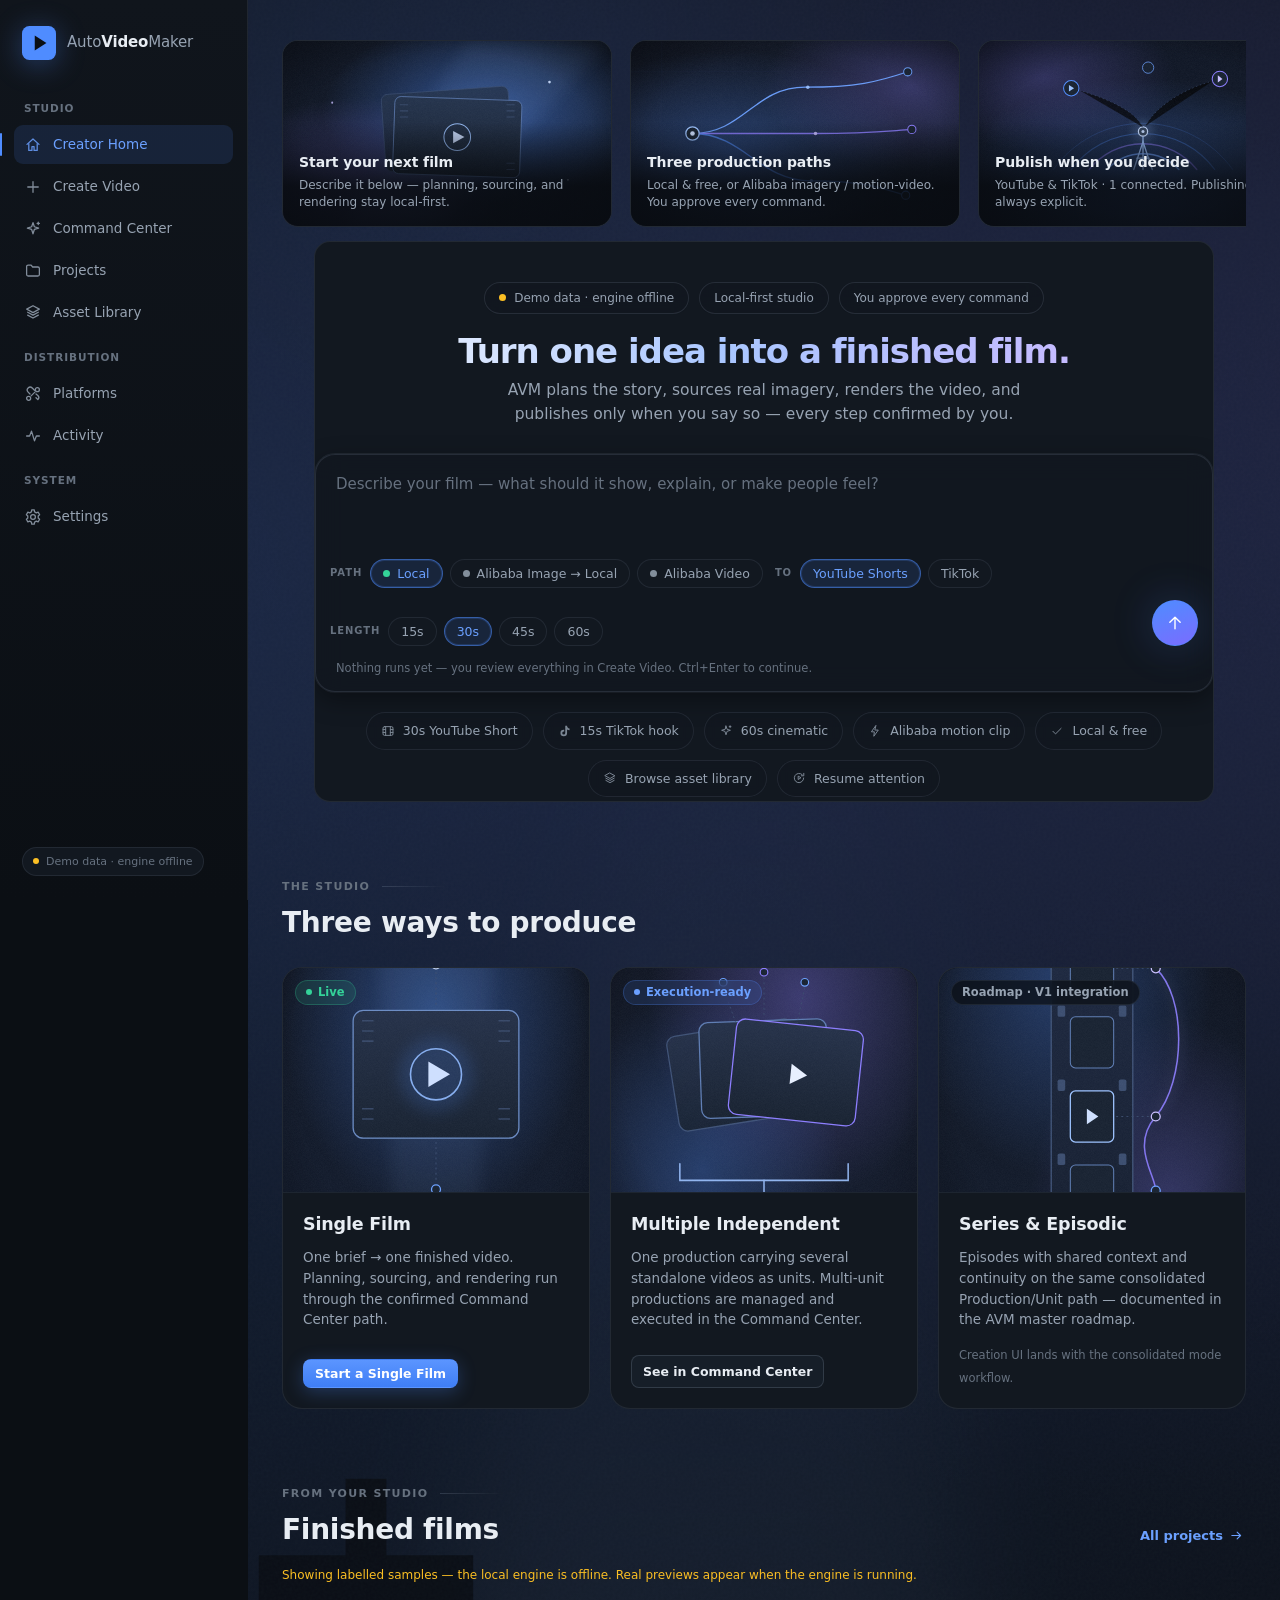
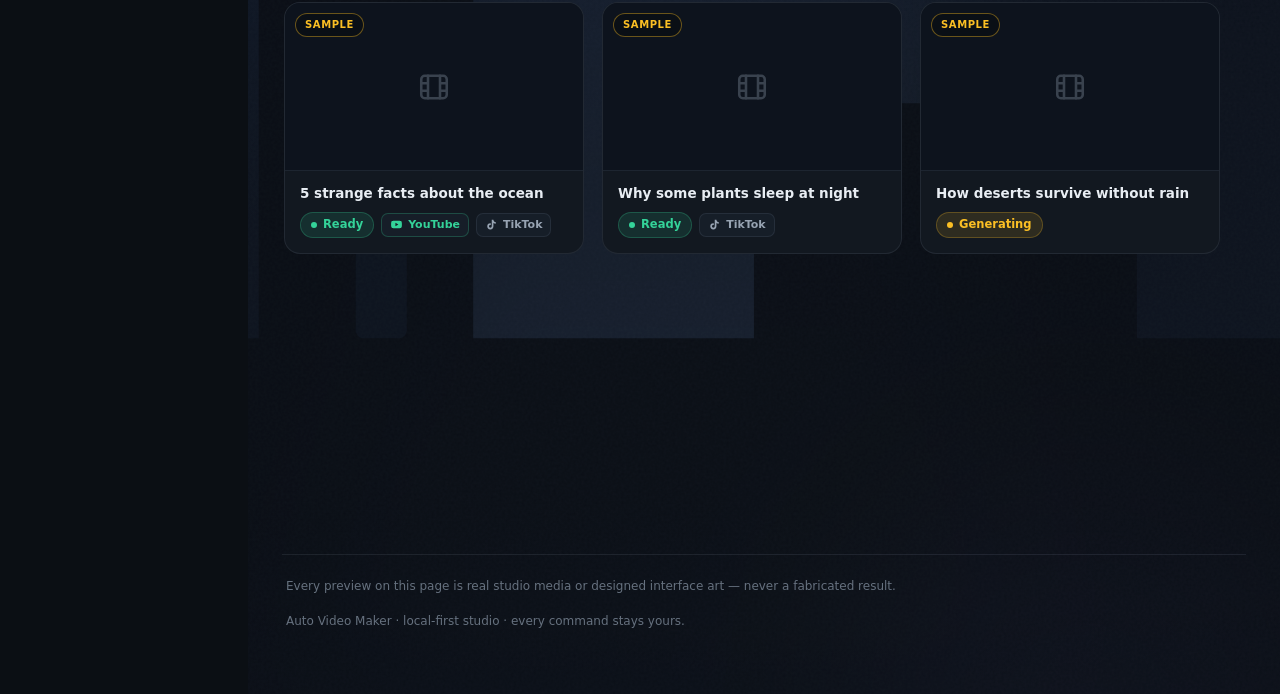
==== commit b3f7b4ac: "chore(phase11c): checkpoint creator home before projector convergence Baseline checkpoint of the aud" ====
--- a/webapp/index.html
+++ b/webapp/index.html
@@ -8,6 +8,7 @@
   <link rel="icon" href="data:image/svg+xml,%3Csvg xmlns='http://www.w3.org/2000/svg' viewBox='0 0 32 32'%3E%3Crect width='32' height='32' rx='7' fill='%234f8cff'/%3E%3Cpath d='M11 22V10l10 6z' fill='%230b0f14'/%3E%3C/svg%3E">
   <link rel="stylesheet" href="assets/css/base.css">
   <link rel="stylesheet" href="assets/css/ui.css">
+  <link rel="stylesheet" href="assets/css/home.css">
 </head>
 <body>
   <div id="app">
@@ -43,7 +44,9 @@
   <script src="assets/js/views/production-detail.js"></script>
   <script src="assets/js/views/unit-detail.js"></script>
   <script src="assets/js/views/create.js"></script>
+  <script src="assets/js/views/home.js"></script>
   <script src="assets/js/views/projects.js"></script>
+  <script src="assets/js/views/assets.js"></script>
   <script src="assets/js/views/project-detail.js"></script>
   <script src="assets/js/views/platforms.js"></script>
   <script src="assets/js/views/activity.js"></script>
--- a/webapp/assets/css/base.css
+++ b/webapp/assets/css/base.css
@@ -44,6 +44,14 @@
   --shadow-1: 0 1px 2px rgba(0,0,0,.35), 0 0 0 1px var(--border);
   --shadow-2: 0 8px 24px rgba(0,0,0,.38), 0 0 0 1px var(--border);
   --shadow-pop: 0 16px 48px rgba(0,0,0,.5), 0 0 0 1px var(--border-strong);
+
+  /* Creator Home — designed surface tokens */
+  --radius-xl: 20px;
+  --grad-headline: linear-gradient(96deg, #f2f6ff 4%, #a9c6ff 46%, #cbb8ff 92%);
+  --glass: rgba(18, 24, 32, 0.58);
+  --glass-border: rgba(148, 163, 184, 0.16);
+  --glow-accent: 0 0 44px rgba(79, 140, 255, 0.22);
+  --glow-violet: 0 0 44px rgba(139, 124, 255, 0.18);
 
   --font: "Inter", "SF Pro Display", "Segoe UI Variable", "Segoe UI",
           system-ui, -apple-system, sans-serif;
--- a/webapp/assets/css/ui.css
+++ b/webapp/assets/css/ui.css
@@ -201,6 +201,14 @@
   position: relative;
 }
 .pc-thumb svg { width: 34px; height: 34px; opacity: .5; }
+/* Track 3 Increment 4: real-output preview overlays the neutral fallback;
+   object-fit crops vertical (9:16) renders into the consistent card frame. */
+.pc-thumb-media {
+  position: absolute; inset: 0;
+  width: 100%; height: 100%;
+  object-fit: cover;
+  background: transparent;
+}
 .project-card .pc-meta { padding: 15px 17px 17px; display: flex; flex-direction: column; gap: 9px; flex: 1; }
 .project-title { font-size: 14.5px; font-weight: 650; letter-spacing: -0.01em; }
 .project-date { font-size: 11.5px; color: var(--text-faint); }
@@ -321,6 +329,17 @@
 .creation-actions { display: flex; align-items: center; justify-content: space-between; gap: 12px; margin-top: 24px; }
 .creation-actions .hint { flex: 1; }
 .creation-inline-fields { display: grid; grid-template-columns: repeat(2, minmax(0, 1fr)); gap: 12px; }
+/* Track 3 Increment 5: creator-first create experience. */
+.field-primary label { font-size: 15.5px; font-weight: 700; color: var(--text); letter-spacing: -0.01em; }
+.creation-brief { min-height: 150px; font-size: 15px; line-height: 1.55; resize: vertical; }
+.advanced-panel { border: 1px solid var(--border); border-radius: var(--radius-sm); background: var(--surface-2); overflow: hidden; }
+.advanced-panel summary { cursor: pointer; padding: 12px 16px; font-size: 13px; font-weight: 600; color: var(--text-muted); list-style: none; display: flex; align-items: center; gap: 8px; }
+.advanced-panel summary::-webkit-details-marker { display: none; }
+.advanced-panel summary::before { content: "+"; font-weight: 700; color: var(--accent); }
+.advanced-panel[open] summary::before { content: "–"; }
+.advanced-panel[open] summary { border-bottom: 1px solid var(--border); color: var(--text); }
+.advanced-body { padding: 16px; display: grid; gap: 14px; }
+.optional { color: var(--text-faint); font-weight: 500; }
 .creation-success { padding: 20px 0 4px; }
 .creation-success .success-mark { margin-bottom: 18px; background: rgba(52,211,153,.12); color: var(--success, #34d399); }
 .creation-success .page-sub { margin: 7px 0 18px; }
@@ -665,3 +684,60 @@
 
 
 
+
+/* ----- Phase 4: Command Center real-media strip -------------------------
+   Manifest-backed final videos only; rendered by productions.js when the
+   server-derived bound project reports final_video_available. */
+.cc-media-strip {
+  position: relative;
+  display: block;
+  aspect-ratio: 21 / 6;
+  overflow: hidden;
+  background: #0d131d;
+  border-bottom: 1px solid var(--border);
+}
+.cc-media-strip .cc-media {
+  position: absolute; inset: 0;
+  width: 100%; height: 100%;
+  object-fit: cover;
+}
+.cc-media-label {
+  position: absolute; left: 0; right: 0; bottom: 0;
+  display: flex; align-items: center; gap: 8px;
+  padding: 20px 14px 10px;
+  font-size: 12px; color: var(--text-muted);
+  background: linear-gradient(transparent, rgba(8,11,16,.85));
+}
+.cc-media-label svg { width: 15px; height: 15px; color: var(--accent-hover); flex: none; }
+
+/* Projects grid: gentle zoom on the real-output preview. */
+.pc-thumb-media { transition: transform .45s ease; }
+.project-card:hover .pc-thumb-media { transform: scale(1.035); }
+
+/* ----- Phase 5: Visual Asset Library (real manifest-backed assets) ------ */
+.asset-toolbar { display: flex; align-items: center; gap: 16px; flex-wrap: wrap; margin-bottom: 18px; }
+.asset-toolbar .field-inline { display: flex; align-items: center; gap: 10px; flex: 1; min-width: 280px; }
+.asset-sel-label { font-size: 11px; font-weight: 650; letter-spacing: .08em; text-transform: uppercase; color: var(--text-faint); flex: none; }
+.asset-toolbar select { max-width: 620px; }
+.asset-grid { grid-template-columns: repeat(auto-fill, minmax(230px, 1fr)); }
+.asset-card { overflow: hidden; display: flex; flex-direction: column; }
+.asset-thumb {
+  position: relative;
+  aspect-ratio: 4 / 3;
+  background: linear-gradient(160deg, var(--surface-2), var(--bg-elev));
+  display: flex; align-items: center; justify-content: center;
+  color: var(--text-faint);
+  border-bottom: 1px solid var(--border);
+  overflow: hidden;
+}
+.asset-thumb > svg { width: 30px; height: 30px; opacity: .45; }
+.asset-thumb .asset-media { position: absolute; inset: 0; width: 100%; height: 100%; object-fit: cover; }
+.asset-thumb.missing > svg { color: var(--danger); opacity: .8; }
+.asset-body { padding: 13px 15px 15px; display: flex; flex-direction: column; gap: 8px; flex: 1; }
+.asset-title { font-size: 13px; font-weight: 650; }
+.asset-chips { display: flex; flex-wrap: wrap; gap: 6px; }
+.asset-src { font-size: 12px; color: var(--text-muted); }
+.asset-sha { font-size: 11px; color: var(--text-faint); word-break: break-all; }
+.asset-actions { margin-top: auto; display: flex; gap: 8px; padding-top: 4px; flex-wrap: wrap; }
+.asset-prov { max-height: 46vh; overflow: auto; }
+.asset-prov dd { word-break: break-all; }
--- a/webapp/assets/css/home.css
+++ b/webapp/assets/css/home.css
@@ -0,0 +1,678 @@
+/* ============================================================
+   AUTO VIDEO MAKER — Creator Home design system (#/)
+
+   Scope: the Home surface only. Command Center, Projects, and
+   all provenance surfaces keep their existing dense styling.
+
+   UI ART POLICY: every image under assets/img/ui/ (ui-*.svg,
+   and any future ui-*.webp/.jpg) is DESIGNED INTERFACE ART —
+   decorative product artwork. It is never production output,
+   never bound to a production/project id, and never delivered
+   through a media endpoint. Real previews are <video> elements
+   pointing at manifest-backed media endpoints only.
+   ============================================================ */
+
+.home-view { position: relative; }
+.home-view > *:not(.home-ambient) { position: relative; z-index: 1; }
+
+/* ----- Z0 ambient stage ------------------------------------------------ */
+.home-ambient {
+  position: fixed;
+  inset: 0;
+  z-index: 0;
+  pointer-events: none;
+  overflow: hidden;
+}
+.home-ambient .amb-art {
+  position: absolute;
+  inset: 0;
+  width: 100%;
+  height: 100%;
+  object-fit: cover;
+  opacity: .55;
+}
+.amb-aurora {
+  position: absolute;
+  width: 70vmax;
+  height: 70vmax;
+  border-radius: 50%;
+  filter: blur(90px);
+  opacity: .5;
+}
+.amb-a1 {
+  background: radial-gradient(circle, rgba(79, 140, 255, .16), transparent 60%);
+  top: -32vmax; left: -16vmax;
+  animation: amb-drift-1 46s ease-in-out infinite alternate;
+}
+.amb-a2 {
+  background: radial-gradient(circle, rgba(139, 124, 255, .14), transparent 60%);
+  bottom: -36vmax; right: -20vmax;
+  animation: amb-drift-2 58s ease-in-out infinite alternate;
+}
+@keyframes amb-drift-1 { to { transform: translate(7vmax, 4vmax) scale(1.18); } }
+@keyframes amb-drift-2 { to { transform: translate(-6vmax, -5vmax) scale(1.12); } }
+
+/* ----- Editorial section scaffolding ------------------------------------ */
+.home-sec { margin-top: 76px; }
+.home-sec.spot-sec { margin-top: 6px; }
+
+.sec-head {
+  display: flex;
+  align-items: flex-end;
+  justify-content: space-between;
+  gap: 16px;
+  margin-bottom: 22px;
+}
+.sec-kicker {
+  display: flex;
+  align-items: center;
+  gap: 12px;
+  font-size: 11px;
+  font-weight: 650;
+  letter-spacing: .12em;
+  text-transform: uppercase;
+  color: var(--text-faint);
+}
+.sec-kicker::after {
+  content: "";
+  height: 1px;
+  width: 64px;
+  background: linear-gradient(90deg, var(--border-strong), transparent);
+}
+.sec-title {
+  font-size: clamp(21px, 2.4vw, 28px);
+  font-weight: 780;
+  letter-spacing: -0.01em;
+  margin-top: 6px;
+}
+.sec-link {
+  display: inline-flex;
+  align-items: center;
+  gap: 6px;
+  font-size: 13px;
+  font-weight: 550;
+  color: var(--accent-hover);
+  padding: 6px 2px;
+  transition: gap .18s ease;
+  white-space: nowrap;
+}
+.sec-link:hover { gap: 10px; }
+.sec-link svg { width: 15px; height: 15px; }
+
+/* ----- Rails ------------------------------------------------------------- */
+.rail-wrap { position: relative; }
+.rail {
+  display: flex;
+  gap: 18px;
+  overflow-x: auto;
+  scroll-snap-type: x proximity;
+  padding: 4px 2px 14px;
+  scrollbar-width: thin;
+}
+.rail > * { scroll-snap-align: start; }
+
+/* ----- Z1 spotlight rail cards ------------------------------------------- */
+.spot-card {
+  position: relative;
+  flex: 0 0 clamp(255px, 29vw, 330px);
+  border-radius: var(--radius-lg);
+  overflow: hidden;
+  border: 1px solid var(--border);
+  background: var(--surface);
+  display: block;
+  padding: 0;
+  text-align: left;
+  color: inherit;
+  font: inherit;
+  transition: transform .25s ease, box-shadow .25s ease, border-color .25s ease;
+}
+.spot-card:hover {
+  transform: translateY(-4px);
+  border-color: var(--border-strong);
+  box-shadow: var(--shadow-pop);
+}
+.spot-inner {
+  display: block;
+  width: 100%;
+  padding: 0;
+  border: 0;
+  background: transparent;
+  color: inherit;
+  font: inherit;
+  text-align: left;
+  cursor: pointer;
+}
+/* <button> allows phrasing content only — spans behave as blocks here. */
+.spot-inner .spot-media,
+.spot-inner .spot-body,
+.spot-inner .spot-title,
+.spot-inner .spot-sub { display: block; }
+.spot-media {
+  position: relative;
+  aspect-ratio: 16 / 9;
+  background: #0d131d;
+  overflow: hidden;
+}
+.spot-media > svg {
+  position: absolute;
+  top: 50%; left: 50%;
+  transform: translate(-50%, -50%);
+  width: 40px; height: 40px;
+  color: var(--text-faint);
+  opacity: .55;
+}
+.spot-media .spot-art {
+  position: absolute;
+  inset: 0;
+  width: 100%;
+  height: 100%;
+  object-fit: cover;
+  transition: transform .5s ease;
+}
+.spot-card:hover .spot-art { transform: scale(1.055); }
+.spot-media .hv-video {
+  position: absolute;
+  inset: 0;
+  width: 100%;
+  height: 100%;
+  object-fit: cover;
+  background: #0d131d;
+}
+.spot-flag {
+  position: absolute;
+  top: 10px; left: 10px;
+  z-index: 2;
+  font-size: 10px;
+  font-weight: 650;
+  letter-spacing: .06em;
+  text-transform: uppercase;
+  padding: 3px 9px;
+  border-radius: 999px;
+  background: rgba(11, 15, 20, .72);
+  border: 1px solid var(--glass-border);
+  color: var(--text-muted);
+  backdrop-filter: blur(6px);
+}
+.spot-flag.ok { color: var(--success); border-color: rgba(52, 211, 153, .4); }
+.spot-flag.sample { color: var(--warn); border-color: rgba(251, 191, 36, .4); }
+.spot-body {
+  position: absolute;
+  left: 0; right: 0; bottom: 0;
+  z-index: 2;
+  padding: 30px 16px 14px;
+  background: linear-gradient(transparent, rgba(8, 11, 16, .88) 62%);
+}
+.spot-title { font-weight: 650; font-size: 14px; letter-spacing: -0.005em; }
+.spot-sub { font-size: 12px; color: var(--text-muted); margin-top: 3px; line-height: 1.45; }
+
+/* ----- Z6 studio rail cards ------------------------------------------------ */
+.studio-card {
+  flex: 0 0 clamp(240px, 27vw, 300px);
+  border-radius: var(--radius-lg);
+  overflow: hidden;
+  border: 1px solid var(--border);
+  background: var(--surface);
+  display: block;
+  transition: transform .25s ease, box-shadow .25s ease, border-color .25s ease;
+}
+.studio-card:hover {
+  transform: translateY(-4px);
+  border-color: var(--border-strong);
+  box-shadow: var(--shadow-pop);
+}
+.studio-media {
+  position: relative;
+  aspect-ratio: 16 / 9;
+  background: #0d131d;
+  overflow: hidden;
+  border-bottom: 1px solid var(--border);
+}
+.studio-media > svg {
+  position: absolute;
+  top: 50%; left: 50%;
+  transform: translate(-50%, -50%);
+  width: 36px; height: 36px;
+  color: var(--text-faint);
+  opacity: .5;
+}
+.studio-media .hv-video {
+  position: absolute;
+  inset: 0;
+  width: 100%;
+  height: 100%;
+  object-fit: cover;
+}
+.studio-body { padding: 13px 15px 15px; }
+.studio-title {
+  font-weight: 600;
+  font-size: 13.5px;
+  line-height: 1.4;
+  display: -webkit-box;
+  -webkit-line-clamp: 2;
+  -webkit-box-orient: vertical;
+  overflow: hidden;
+}
+.studio-meta { display: flex; gap: 7px; align-items: center; flex-wrap: wrap; margin-top: 9px; }
+.studio-meta .chip { display: inline-flex; align-items: center; gap: 5px; }
+.studio-meta .chip svg { width: 13px; height: 13px; }
+
+/* ----- Z2 hero ------------------------------------------------------------ */
+.hero {
+  position: relative;
+  text-align: center;
+  max-width: 900px;
+  margin: 0 auto;
+  padding: 40px 0 4px;
+}
+.hero-chips {
+  display: flex;
+  gap: 10px;
+  justify-content: center;
+  flex-wrap: wrap;
+  margin-bottom: 20px;
+}
+.hero-chip {
+  display: inline-flex;
+  align-items: center;
+  gap: 8px;
+  padding: 6px 14px;
+  border-radius: 999px;
+  border: 1px solid var(--glass-border);
+  background: var(--glass);
+  backdrop-filter: blur(8px);
+  font-size: 12px;
+  color: var(--text-muted);
+}
+.hero-chip .live-dot,
+.hero-chip .demo-dot {
+  width: 7px; height: 7px;
+  border-radius: 50%;
+  flex: none;
+}
+.hero-chip .live-dot {
+  background: var(--success);
+  box-shadow: 0 0 8px var(--success);
+  animation: hero-pulse 2.6s ease-in-out infinite;
+}
+.hero-chip .demo-dot { background: var(--warn); }
+@keyframes hero-pulse { 50% { opacity: .45; } }
+
+.hero-title {
+  font-size: clamp(34px, 5.2vw, 60px);
+  line-height: 1.05;
+  letter-spacing: -0.02em;
+  font-weight: 800;
+  background: var(--grad-headline);
+  -webkit-background-clip: text;
+  background-clip: text;
+  color: transparent;
+  text-wrap: balance;
+}
+.hero-deck {
+  color: var(--text-muted);
+  font-size: 15.5px;
+  max-width: 580px;
+  margin: 16px auto 28px;
+  text-wrap: pretty;
+}
+
+/* Prompt instrument */
+.pi {
+  position: relative;
+  text-align: left;
+  background: var(--glass);
+  border: 1px solid var(--glass-border);
+  border-radius: var(--radius-xl);
+  backdrop-filter: blur(14px);
+  box-shadow: var(--shadow-2);
+  transition: box-shadow .25s ease, border-color .25s ease;
+}
+.pi:focus-within {
+  border-color: rgba(79, 140, 255, .45);
+  box-shadow: var(--glow-accent), var(--shadow-2);
+}
+.pi textarea {
+  display: block;
+  width: 100%;
+  background: transparent;
+  border: 0;
+  outline: none;
+  color: var(--text);
+  font: inherit;
+  font-size: 15px;
+  line-height: 1.55;
+  padding: 18px 20px 8px;
+  resize: none;
+}
+.pi textarea::placeholder { color: var(--text-faint); }
+.pi-toolbar {
+  display: flex;
+  align-items: flex-end;
+  gap: 12px;
+  padding: 8px 14px 14px;
+  flex-wrap: wrap;
+}
+.pi-pills { display: flex; gap: 7px; align-items: center; flex-wrap: wrap; }
+.pi-group-label {
+  font-size: 10px;
+  font-weight: 650;
+  letter-spacing: .09em;
+  text-transform: uppercase;
+  color: var(--text-faint);
+  margin-right: 1px;
+}
+.pi-pill {
+  display: inline-flex;
+  align-items: center;
+  gap: 7px;
+  padding: 6px 12px;
+  border-radius: 999px;
+  border: 1px solid var(--border);
+  background: var(--surface);
+  color: var(--text-muted);
+  font-size: 12.5px;
+  font-weight: 500;
+  cursor: pointer;
+  transition: color .15s ease, border-color .15s ease, background .15s ease, box-shadow .15s ease;
+}
+.pi-pill:hover { color: var(--text); border-color: var(--border-strong); }
+.pi-pill.selected {
+  border-color: rgba(79, 140, 255, .55);
+  background: var(--accent-soft);
+  color: var(--accent-hover);
+  box-shadow: inset 0 0 0 1px rgba(79, 140, 255, .18);
+}
+.pi-pill .dot { width: 7px; height: 7px; border-radius: 50%; background: currentColor; opacity: .85; }
+.pi-pill.tone-free.selected .dot { background: var(--success); opacity: 1; }
+.pi-pill.tone-paid.selected .dot { background: var(--warn); opacity: 1; }
+.pi-send {
+  margin-left: auto;
+  width: 46px; height: 46px;
+  flex: none;
+  border-radius: 50%;
+  border: 1px solid rgba(79, 140, 255, .5);
+  background: linear-gradient(160deg, #4f8cff, #7a6cff);
+  color: #fff;
+  display: grid;
+  place-items: center;
+  cursor: pointer;
+  box-shadow: var(--glow-accent);
+  transition: transform .15s ease, box-shadow .2s ease;
+}
+.pi-send:hover { transform: translateY(-2px) scale(1.04); box-shadow: 0 0 60px rgba(79, 140, 255, .4); }
+.pi-send:active { transform: scale(.97); }
+.pi-send svg { width: 20px; height: 20px; }
+.pi-foot {
+  display: flex;
+  justify-content: space-between;
+  align-items: center;
+  gap: 12px;
+  padding: 0 20px 14px;
+  flex-wrap: wrap;
+}
+.pi-error { color: var(--danger); font-size: 12.5px; }
+.pi-error[hidden] { display: none; }
+
+/* ----- Z3 creative shortcuts ----------------------------------------------- */
+.shortcut-row {
+  display: flex;
+  gap: 10px;
+  justify-content: center;
+  flex-wrap: wrap;
+  margin-top: 20px;
+}
+.shortcut-chip {
+  display: inline-flex;
+  align-items: center;
+  gap: 8px;
+  padding: 8px 14px;
+  border-radius: 999px;
+  border: 1px solid var(--border);
+  background: var(--glass);
+  backdrop-filter: blur(6px);
+  color: var(--text-muted);
+  font: inherit;
+  font-size: 12.5px;
+  cursor: pointer;
+  transition: color .15s ease, border-color .15s ease, transform .15s ease;
+}
+.shortcut-chip:hover { color: var(--text); border-color: var(--border-strong); transform: translateY(-1px); }
+.shortcut-chip:active { transform: translateY(0) scale(.98); }
+.shortcut-chip svg { width: 14px; height: 14px; opacity: .8; }
+
+/* ----- Z4 production shapes ------------------------------------------------- */
+.mode-grid {
+  display: grid;
+  grid-template-columns: repeat(3, minmax(0, 1fr));
+  gap: 20px;
+}
+.mode-card {
+  position: relative;
+  display: flex;
+  flex-direction: column;
+  border-radius: var(--radius-xl);
+  overflow: hidden;
+  border: 1px solid var(--border);
+  background: var(--surface);
+  transition: transform .25s ease, box-shadow .25s ease, border-color .25s ease;
+}
+.mode-card:hover {
+  transform: translateY(-5px);
+  border-color: var(--border-strong);
+  box-shadow: var(--shadow-pop);
+}
+.mode-art {
+  position: relative;
+  height: 225px;
+  overflow: hidden;
+  background: #0d131d;
+  border-bottom: 1px solid var(--border);
+}
+.mode-art .mode-img {
+  position: absolute;
+  inset: 0;
+  width: 100%;
+  height: 100%;
+  object-fit: cover;
+  transition: transform .55s ease;
+}
+.mode-card:hover .mode-img { transform: scale(1.06); }
+.mode-badge {
+  position: absolute;
+  top: 12px; left: 12px;
+  z-index: 2;
+  backdrop-filter: blur(6px);
+  background: rgba(11, 15, 20, .72);
+}
+.mode-body {
+  padding: 18px 20px 20px;
+  display: flex;
+  flex-direction: column;
+  gap: 9px;
+  flex: 1;
+}
+.mode-title { font-size: 17.5px; font-weight: 720; letter-spacing: -0.01em; }
+.mode-copy { color: var(--text-muted); font-size: 13.5px; line-height: 1.55; flex: 1; }
+.mode-foot { margin-top: 4px; }
+.mode-foot .btn { margin-right: 8px; }
+
+/* ----- Z5 continuity rows ----------------------------------------------------- */
+.cont-list { display: flex; flex-direction: column; gap: 10px; }
+.cont-row {
+  position: relative;
+  display: flex;
+  align-items: center;
+  gap: 16px;
+  padding: 14px 18px 14px 21px;
+  border-radius: var(--radius);
+  border: 1px solid var(--border);
+  background: linear-gradient(90deg, var(--surface), rgba(18, 24, 32, .35));
+  overflow: hidden;
+  transition: border-color .2s ease, transform .2s ease;
+}
+.cont-row:hover { border-color: var(--border-strong); transform: translateX(2px); }
+.cont-row::before {
+  content: "";
+  position: absolute;
+  left: 0; top: 0; bottom: 0;
+  width: 3px;
+  background: var(--text-faint);
+}
+.cont-row.tone-danger::before { background: var(--danger); }
+.cont-row.tone-warn::before { background: var(--warn); }
+.cont-row.tone-info::before { background: var(--accent); }
+.cont-main { flex: 1; min-width: 0; }
+.cont-title {
+  font-weight: 620;
+  font-size: 13.5px;
+  display: flex;
+  align-items: center;
+  gap: 9px;
+  font-family: var(--mono);
+  letter-spacing: -0.01em;
+}
+.cont-brief {
+  color: var(--text-muted);
+  font-size: 12.5px;
+  margin-top: 3px;
+  white-space: nowrap;
+  overflow: hidden;
+  text-overflow: ellipsis;
+}
+.cont-meta {
+  display: flex;
+  gap: 10px;
+  align-items: center;
+  flex-wrap: wrap;
+  justify-content: flex-end;
+}
+.cont-note { margin-top: 12px; }
+
+/* ----- Quiet band (empty studio) ------------------------------------------------ */
+.quiet-band {
+  position: relative;
+  border-radius: var(--radius-xl);
+  overflow: hidden;
+  border: 1px solid var(--border);
+}
+.quiet-art .quiet-img {
+  display: block;
+  width: 100%;
+  height: 240px;
+  object-fit: cover;
+}
+.quiet-body {
+  position: absolute;
+  inset: 0;
+  display: flex;
+  flex-direction: column;
+  align-items: center;
+  justify-content: center;
+  gap: 12px;
+  text-align: center;
+  padding: 20px;
+  background: linear-gradient(rgba(11, 15, 20, .18), rgba(11, 15, 20, .74));
+}
+.quiet-title { font-size: 22px; font-weight: 760; letter-spacing: -0.01em; }
+.quiet-copy { color: var(--text-muted); max-width: 440px; font-size: 13.5px; }
+
+/* ----- Z7 distribution strip ---------------------------------------------------- */
+.dist-band {
+  display: flex;
+  align-items: center;
+  gap: 26px;
+  padding: 26px 30px;
+  border-radius: var(--radius-xl);
+  border: 1px solid var(--border);
+  background: linear-gradient(120deg, var(--surface), rgba(18, 24, 32, .4));
+  backdrop-filter: blur(8px);
+  flex-wrap: wrap;
+}
+.dist-copy { flex: 1; min-width: 250px; }
+.dist-title { font-size: 20px; font-weight: 760; letter-spacing: -0.01em; }
+.dist-copy .page-sub { margin-top: 5px; font-size: 13px; }
+.dist-orbs { display: flex; gap: 14px; }
+.dist-orb {
+  position: relative;
+  width: 54px; height: 54px;
+  border-radius: 50%;
+  display: grid;
+  place-items: center;
+  border: 1px solid var(--border);
+  background: var(--surface-2);
+  color: var(--text-faint);
+  transition: color .2s ease, border-color .2s ease, box-shadow .2s ease, transform .2s ease;
+}
+.dist-orb:hover { transform: translateY(-2px); }
+.dist-orb svg { width: 22px; height: 22px; }
+.dist-orb.connected {
+  color: var(--accent-hover);
+  border-color: rgba(79, 140, 255, .5);
+  box-shadow: var(--glow-accent);
+}
+.orb-state {
+  position: absolute;
+  bottom: -2px; right: -2px;
+  width: 14px; height: 14px;
+  border-radius: 50%;
+  border: 2.5px solid var(--bg);
+  background: var(--text-faint);
+}
+.orb-state.ok { background: var(--success); }
+.orb-state.err { background: var(--danger); }
+.orb-state.soon { background: var(--surface-3); }
+
+/* ----- Z8 footer strip ----------------------------------------------------------- */
+.home-foot {
+  display: flex;
+  justify-content: space-between;
+  gap: 16px;
+  flex-wrap: wrap;
+  margin-top: 80px;
+  padding: 22px 4px 4px;
+  border-top: 1px solid var(--border);
+  color: var(--text-faint);
+  font-size: 12px;
+}
+
+/* ----- Reveal + demo notice spacing ---------------------------------------------- */
+.reveal {
+  opacity: 0;
+  transform: translateY(14px);
+  transition: opacity .55s ease, transform .55s ease;
+}
+.reveal.in { opacity: 1; transform: none; }
+.home-view .demo-notice { margin-bottom: 14px; }
+
+@media (prefers-reduced-motion: reduce) {
+  .reveal { opacity: 1; transform: none; transition: none; }
+  .amb-aurora { animation: none; }
+  .hero-chip .live-dot { animation: none; }
+  .spot-card:hover, .studio-card:hover, .mode-card:hover,
+  .cont-row:hover, .dist-orb:hover, .pi-send:hover { transform: none; }
+  .spot-card:hover .spot-art, .mode-card:hover .mode-img { transform: none; }
+}
+
+/* ----- Responsive ----------------------------------------------------------------- */
+@media (max-width: 1080px) {
+  .mode-grid { grid-template-columns: 1fr 1fr; }
+  .mode-grid .mode-card:last-child { grid-column: 1 / -1; }
+  .mode-grid .mode-card:last-child .mode-art { height: 180px; }
+}
+@media (max-width: 900px) {
+  .home-sec { margin-top: 58px; }
+  .hero { padding-top: 26px; }
+  .pi-toolbar { align-items: center; }
+  .pi-send { margin-left: 0; }
+}
+@media (max-width: 720px) {
+  .mode-grid { grid-template-columns: 1fr; }
+  .mode-grid .mode-card:last-child { grid-column: auto; }
+  .cont-row { flex-direction: column; align-items: flex-start; gap: 10px; }
+  .cont-meta { justify-content: flex-start; }
+  .dist-band { padding: 22px; gap: 18px; }
+  .home-foot { flex-direction: column; gap: 8px; }
+  .spot-card { flex-basis: 78vw; }
+  .studio-card { flex-basis: 76vw; }
+}
+
